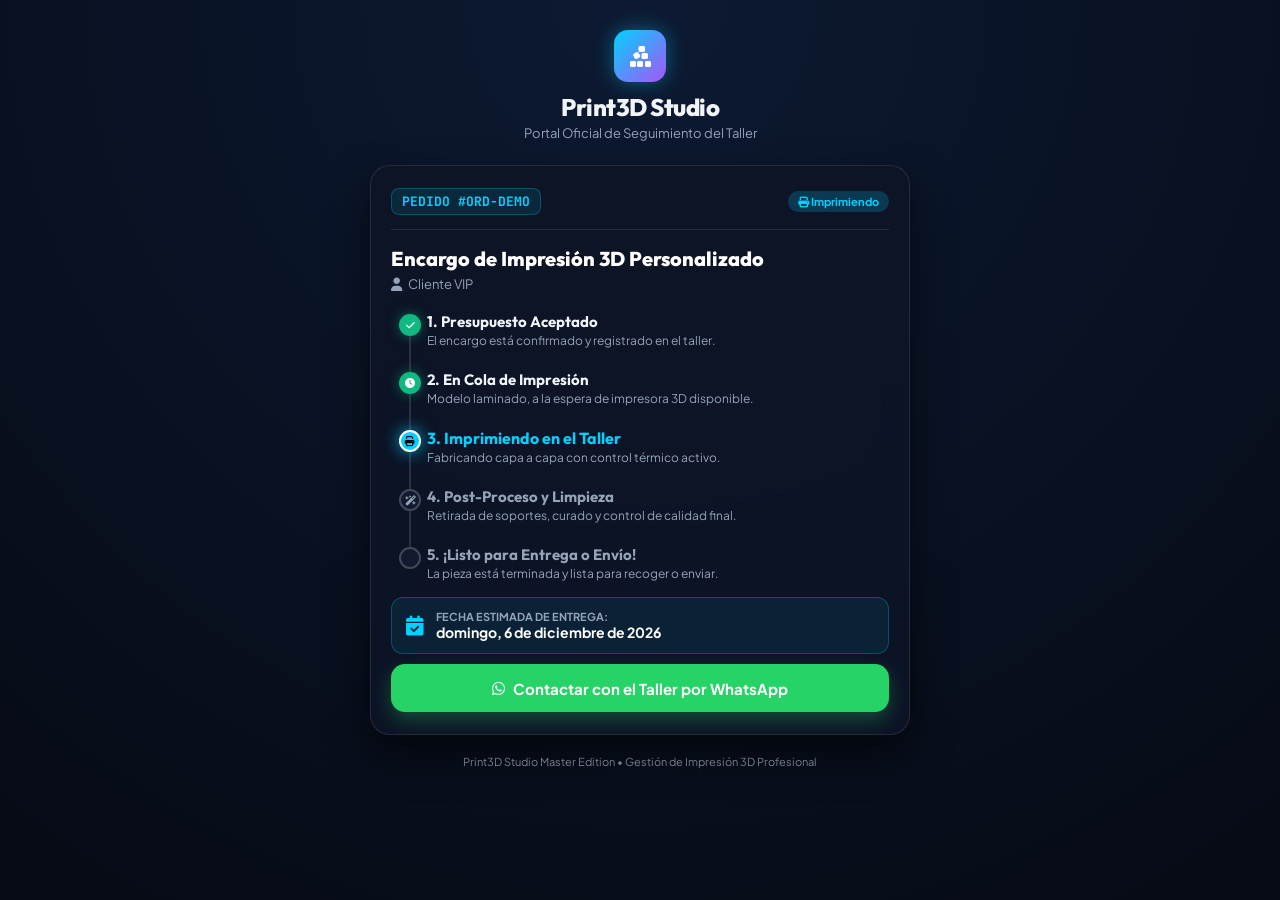
==== tracking.html @ 9679577f "feat: auto photo compression, G-code metadata parser, multi-piece assembly, customer live tracking p" ====
<!DOCTYPE html>
<html lang="es">
<head>
  <meta charset="UTF-8">
  <meta name="viewport" content="width=device-width, initial-scale=1.0, maximum-scale=1.0, user-scalable=no, viewport-fit=cover">
  <meta name="theme-color" content="#060a14">
  <title>Seguimiento de Encargo | Print3D Studio</title>
  <link rel="icon" type="image/svg+xml" href="img/icon.svg">
  
  <!-- Google Fonts -->
  <link rel="preconnect" href="https://fonts.googleapis.com">
  <link rel="preconnect" href="https://fonts.gstatic.com" crossorigin>
  <link href="https://fonts.googleapis.com/css2?family=Outfit:wght@500;700;800;900&family=Plus+Jakarta+Sans:wght@400;500;600;700&family=JetBrains+Mono:wght@600&display=swap" rel="stylesheet">
  
  <!-- FontAwesome 6.4.0 -->
  <link rel="stylesheet" href="https://cdnjs.cloudflare.com/ajax/libs/font-awesome/6.4.0/css/all.min.css">

  <style>
    :root {
      --bg: #060a14;
      --card-bg: rgba(13, 21, 38, 0.95);
      --border: rgba(255, 255, 255, 0.1);
      --primary: #00d2ff;
      --success: #10b981;
      --warning: #f59e0b;
      --purple: #a855f7;
      --text: #f1f5f9;
      --text-dim: #94a3b8;
    }

    * { box-sizing: border-box; margin: 0; padding: 0; -webkit-tap-highlight-color: transparent; }

    body {
      font-family: 'Plus Jakarta Sans', sans-serif;
      background: radial-gradient(circle at 50% 0%, #0d1a33 0%, #060a14 100%);
      color: var(--text);
      min-height: 100vh;
      padding: 20px 14px 40px;
      display: flex;
      flex-direction: column;
      align-items: center;
    }

    .container {
      width: 100%;
      max-width: 540px;
      margin: 0 auto;
    }

    .brand-header {
      text-align: center;
      margin-bottom: 24px;
      padding-top: 10px;
    }

    .brand-logo {
      display: inline-flex;
      align-items: center;
      justify-content: center;
      width: 52px;
      height: 52px;
      border-radius: 14px;
      background: linear-gradient(135deg, var(--primary), var(--purple));
      font-size: 24px;
      color: #fff;
      margin-bottom: 10px;
      box-shadow: 0 0 20px rgba(0, 210, 255, 0.4);
    }

    .brand-title {
      font-family: 'Outfit', sans-serif;
      font-size: 24px;
      font-weight: 800;
      letter-spacing: -0.5px;
    }

    .brand-sub {
      font-size: 13px;
      color: var(--text-dim);
      margin-top: 3px;
    }

    .tracking-card {
      background: var(--card-bg);
      border: 1px solid var(--border);
      border-radius: 20px;
      padding: 22px 20px;
      box-shadow: 0 20px 40px rgba(0, 0, 0, 0.6);
      backdrop-filter: blur(16px);
      -webkit-backdrop-filter: blur(16px);
      margin-bottom: 16px;
    }

    .order-badge-row {
      display: flex;
      justify-content: space-between;
      align-items: center;
      margin-bottom: 16px;
      padding-bottom: 14px;
      border-bottom: 1px solid var(--border);
    }

    .order-id-badge {
      font-family: 'JetBrains Mono', monospace;
      font-size: 13px;
      color: var(--primary);
      background: rgba(0, 210, 255, 0.1);
      border: 1px solid rgba(0, 210, 255, 0.25);
      padding: 4px 10px;
      border-radius: 8px;
      font-weight: 700;
    }

    .order-item-title {
      font-family: 'Outfit', sans-serif;
      font-size: 20px;
      font-weight: 800;
      color: #fff;
      margin-bottom: 4px;
      line-height: 1.3;
    }

    .order-client-name {
      font-size: 13px;
      color: var(--text-dim);
      display: flex;
      align-items: center;
      gap: 6px;
      margin-bottom: 18px;
    }

    .order-photo-container {
      width: 100%;
      height: 200px;
      border-radius: 14px;
      overflow: hidden;
      margin-bottom: 18px;
      background: #000;
      border: 1px solid var(--border);
    }

    .order-photo-container img {
      width: 100%;
      height: 100%;
      object-fit: cover;
    }

    /* Live Stepper */
    .timeline {
      position: relative;
      margin: 20px 0 10px 8px;
      padding-left: 28px;
    }

    .timeline::before {
      content: '';
      position: absolute;
      left: 10px;
      top: 10px;
      bottom: 24px;
      width: 2px;
      background: rgba(255, 255, 255, 0.12);
    }

    .timeline-step {
      position: relative;
      margin-bottom: 22px;
    }

    .timeline-step:last-child {
      margin-bottom: 0;
    }

    .timeline-dot {
      position: absolute;
      left: -28px;
      top: 2px;
      width: 22px;
      height: 22px;
      border-radius: 50%;
      background: #111a2e;
      border: 2px solid rgba(255, 255, 255, 0.2);
      display: flex;
      align-items: center;
      justify-content: center;
      font-size: 10px;
      color: var(--text-dim);
      transition: all 0.3s ease;
    }

    .timeline-step.completed .timeline-dot {
      background: var(--success);
      border-color: var(--success);
      color: #fff;
      box-shadow: 0 0 12px rgba(16, 185, 129, 0.5);
    }

    .timeline-step.active .timeline-dot {
      background: var(--primary);
      border-color: #fff;
      color: #000;
      box-shadow: 0 0 16px rgba(0, 210, 255, 0.8);
      animation: pulse 1.8s infinite;
    }

    @keyframes pulse {
      0% { transform: scale(1); box-shadow: 0 0 0 0 rgba(0, 210, 255, 0.6); }
      70% { transform: scale(1.1); box-shadow: 0 0 0 8px rgba(0, 210, 255, 0); }
      100% { transform: scale(1); box-shadow: 0 0 0 0 rgba(0, 210, 255, 0); }
    }

    .step-title {
      font-family: 'Outfit', sans-serif;
      font-size: 15px;
      font-weight: 700;
      color: var(--text-dim);
    }

    .timeline-step.completed .step-title {
      color: var(--text);
    }

    .timeline-step.active .step-title {
      color: var(--primary);
      font-size: 16px;
    }

    .step-desc {
      font-size: 12px;
      color: var(--text-dim);
      margin-top: 2px;
    }

    .eta-box {
      margin-top: 16px;
      padding: 12px 14px;
      border-radius: 12px;
      background: rgba(0, 210, 255, 0.08);
      border: 1px solid rgba(0, 210, 255, 0.25);
      display: flex;
      align-items: center;
      gap: 12px;
      font-size: 13px;
    }

    .eta-box i {
      font-size: 20px;
      color: var(--primary);
    }

    .contact-btn {
      width: 100%;
      min-height: 48px;
      border-radius: 14px;
      background: #25d366;
      color: #fff;
      font-weight: 700;
      font-size: 15px;
      border: none;
      display: flex;
      align-items: center;
      justify-content: center;
      gap: 8px;
      text-decoration: none;
      cursor: pointer;
      box-shadow: 0 8px 20px rgba(37, 211, 102, 0.3);
      transition: transform 0.15s ease;
      margin-top: 10px;
    }

    .contact-btn:hover {
      transform: translateY(-2px);
    }

    .footer {
      text-align: center;
      font-size: 11px;
      color: var(--text-dim);
      margin-top: 20px;
    }
  </style>
</head>
<body>
  <div class="container">
    <div class="brand-header">
      <div class="brand-logo"><i class="fa-solid fa-cubes-stacked"></i></div>
      <div class="brand-title">Print3D Studio</div>
      <div class="brand-sub">Portal Oficial de Seguimiento del Taller</div>
    </div>

    <div class="tracking-card" id="tracking-content">
      <div class="order-badge-row">
        <span class="order-id-badge" id="order-id-display">PEDIDO #---</span>
        <span id="status-pill" style="font-size: 11px; font-weight: 700; padding: 4px 10px; border-radius: 20px; background: rgba(0,210,255,0.15); color: #00d2ff;">
          <i class="fa-solid fa-circle" style="font-size: 8px; margin-right: 4px;"></i> Consultando estado...
        </span>
      </div>

      <div class="order-item-title" id="order-item-display">Cargando pieza...</div>
      <div class="order-client-name"><i class="fa-solid fa-user"></i> <span id="order-client-display">Cliente</span></div>

      <div class="order-photo-container" id="order-photo-wrap" style="display: none;">
        <img id="order-photo-img" src="" alt="Foto de la pieza">
      </div>

      <!-- Timeline Stepper -->
      <div class="timeline">
        <div class="timeline-step" id="step-pending">
          <div class="timeline-dot"><i class="fa-solid fa-check"></i></div>
          <div class="step-title">1. Presupuesto Aceptado</div>
          <div class="step-desc">El encargo está confirmado y registrado en el taller.</div>
        </div>

        <div class="timeline-step" id="step-en-cola">
          <div class="timeline-dot"><i class="fa-solid fa-clock"></i></div>
          <div class="step-title">2. En Cola de Impresión</div>
          <div class="step-desc">Modelo laminado, a la espera de impresora 3D disponible.</div>
        </div>

        <div class="timeline-step" id="step-printing">
          <div class="timeline-dot"><i class="fa-solid fa-print"></i></div>
          <div class="step-title">3. Imprimiendo en el Taller</div>
          <div class="step-desc">Fabricando capa a capa con control térmico activo.</div>
        </div>

        <div class="timeline-step" id="step-post">
          <div class="timeline-dot"><i class="fa-solid fa-wand-magic-sparkles"></i></div>
          <div class="step-title">4. Post-Proceso y Limpieza</div>
          <div class="step-desc">Retirada de soportes, curado y control de calidad final.</div>
        </div>

        <div class="timeline-step" id="step-done">
          <div class="timeline-dot"><i class="fa-solid fa-box-check"></i></div>
          <div class="step-title">5. ¡Listo para Entrega o Envío!</div>
          <div class="step-desc">La pieza está terminada y lista para recoger o enviar.</div>
        </div>
      </div>

      <div class="eta-box" id="eta-box" style="display: none;">
        <i class="fa-solid fa-calendar-check"></i>
        <div>
          <div style="font-size: 11px; color: var(--text-dim); text-transform: uppercase; font-weight: 700;">Fecha Estimada de Entrega:</div>
          <strong id="eta-date" style="color: #fff; font-size: 14px;">---</strong>
        </div>
      </div>

      <a id="btn-whatsapp-taller" href="#" target="_blank" class="contact-btn">
        <i class="fa-brands fa-whatsapp"></i> Contactar con el Taller por WhatsApp
      </a>
    </div>

    <div class="footer">
      Print3D Studio Master Edition • Gestión de Impresión 3D Profesional
    </div>
  </div>

  <script>
    (function() {
      // Parse parameters: either ?data=... (base64 JSON) or ?id=... (local state lookup)
      const urlParams = new URLSearchParams(window.location.search);
      let order = null;

      const dataParam = urlParams.get('data');
      if (dataParam) {
        try {
          order = JSON.parse(decodeURIComponent(escape(atob(dataParam))));
        } catch(e) {
          console.warn('Error decoding data param:', e);
        }
      }

      if (!order) {
        const idParam = urlParams.get('id');
        if (idParam) {
          try {
            const raw = localStorage.getItem('PRINT3D_ERP_STATE_V7');
            if (raw) {
              const state = JSON.parse(raw);
              if (state && state.orders) {
                order = state.orders.find(o => o.id === idParam || o.id.startsWith(idParam));
              }
            }
          } catch(e) {}
        }
      }

      if (!order) {
        // Fallback demo order for preview
        order = {
          id: 'ORD-DEMO',
          title: 'Encargo de Impresión 3D Personalizado',
          client: 'Cliente VIP',
          status: 'Imprimiendo',
          deadline: new Date(Date.now() + 86400000).toISOString().split('T')[0]
        };
      }

      // Populate view
      document.getElementById('order-id-display').textContent = 'PEDIDO #' + (order.id ? order.id.substring(0, 8).toUpperCase() : '---');
      document.getElementById('order-item-display').textContent = order.title || 'Pieza 3D';
      document.getElementById('order-client-display').textContent = order.client || 'Cliente';

      if (order.photo) {
        document.getElementById('order-photo-img').src = order.photo;
        document.getElementById('order-photo-wrap').style.display = 'block';
      }

      if (order.deadline) {
        const d = new Date(order.deadline);
        document.getElementById('eta-date').textContent = d.toLocaleDateString('es-ES', { weekday: 'long', year: 'numeric', month: 'long', day: 'numeric' });
        document.getElementById('eta-box').style.display = 'flex';
      }

      // WhatsApp Contact button
      const cleanTitle = encodeURIComponent(order.title || 'mi encargo');
      document.getElementById('btn-whatsapp-taller').href = `https://wa.me/?text=Hola,%20tengo%20una%20consulta%20sobre%20el%20pedido%20%23${order.id || ''}%20(${cleanTitle})`;

      // Status mapping and stepper
      const statusMap = {
        'Presupuesto': 1,
        'pending': 1,
        'En Cola': 2,
        'en-cola': 2,
        'Imprimiendo': 3,
        'printing': 3,
        'Post-Proceso': 4,
        'post': 4,
        'Listo': 5,
        'done': 5,
        'Entregado': 5,
        'delivered': 5
      };

      const stepNum = statusMap[order.status] || 1;
      const steps = [
        { id: 'step-pending', num: 1 },
        { id: 'step-en-cola', num: 2 },
        { id: 'step-printing', num: 3 },
        { id: 'step-post', num: 4 },
        { id: 'step-done', num: 5 }
      ];

      steps.forEach(s => {
        const el = document.getElementById(s.id);
        if (s.num < stepNum) {
          el.classList.add('completed');
        } else if (s.num === stepNum) {
          el.classList.add('active');
        }
      });

      const pill = document.getElementById('status-pill');
      if (stepNum === 5) {
        pill.style.background = 'rgba(16, 185, 129, 0.2)';
        pill.style.color = '#10b981';
        pill.innerHTML = '<i class="fa-solid fa-circle-check"></i> ¡Listo!';
      } else if (stepNum === 3) {
        pill.style.background = 'rgba(0, 210, 255, 0.2)';
        pill.style.color = '#00d2ff';
        pill.innerHTML = '<i class="fa-solid fa-print"></i> Imprimiendo';
      } else {
        pill.textContent = order.status || 'En progreso';
      }
    })();
  </script>
</body>
</html>
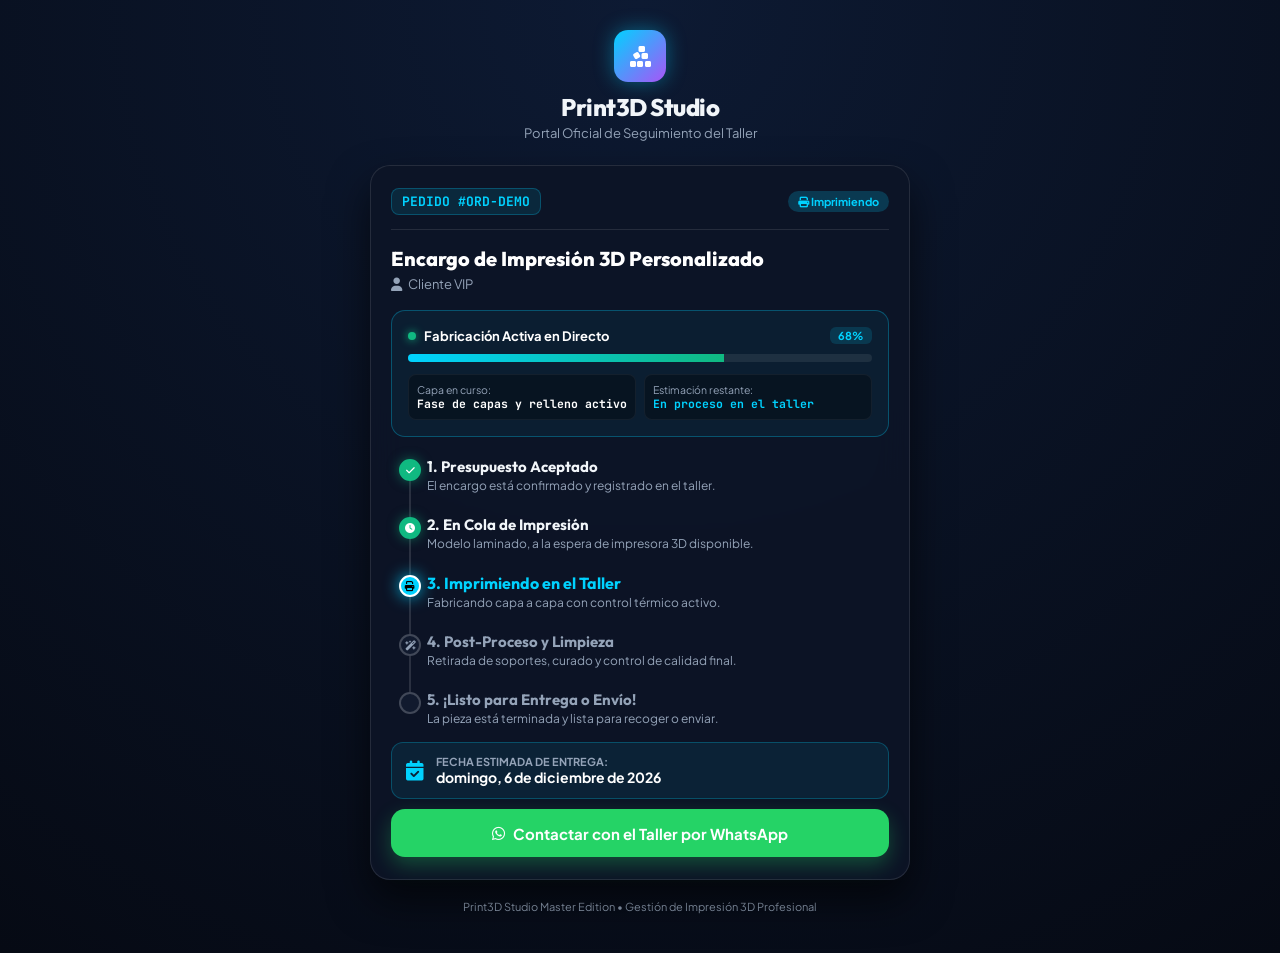
==== commit 80929cc4: "feat: lector G-Code/3MF, tracking en vivo, optimizador horas valle, etiquetas de envio y bandejas co" ====
--- a/tracking.html
+++ b/tracking.html
@@ -303,6 +303,32 @@
         <img id="order-photo-img" src="" alt="Foto de la pieza">
       </div>
 
+      <!-- Live Printing Card (Telemetry / Camera Snapshot) -->
+      <div id="live-print-card" style="display: none; background: rgba(0, 210, 255, 0.05); border: 1px solid rgba(0, 210, 255, 0.3); border-radius: 14px; padding: 16px; margin-bottom: 18px;">
+        <div style="display: flex; justify-content: space-between; align-items: center; margin-bottom: 10px;">
+          <div style="display: flex; align-items: center; gap: 8px;">
+            <span style="width: 8px; height: 8px; border-radius: 50%; background: #10b981; display: inline-block; box-shadow: 0 0 8px #10b981;"></span>
+            <strong style="font-size: 13px; color: #fff;">Fabricación Activa en Directo</strong>
+          </div>
+          <span style="font-size: 11px; background: rgba(0, 210, 255, 0.15); color: #00d2ff; padding: 2px 8px; border-radius: 6px; font-weight: 700;" id="live-print-pct">Progreso</span>
+        </div>
+        
+        <div style="height: 8px; background: rgba(255,255,255,0.08); border-radius: 4px; overflow: hidden; margin-bottom: 12px;">
+          <div id="live-print-bar" style="width: 50%; height: 100%; background: linear-gradient(90deg, #00d2ff, #10b981); transition: width 0.5s ease;"></div>
+        </div>
+
+        <div style="display: grid; grid-template-columns: 1fr 1fr; gap: 8px; font-size: 11.5px;">
+          <div style="background: rgba(0,0,0,0.3); padding: 8px; border-radius: 8px; border: 1px solid rgba(255,255,255,0.05);">
+            <span style="color: var(--text-dim); display: block; font-size: 10.5px;">Capa en curso:</span>
+            <strong style="color: #fff; font-family: 'JetBrains Mono', monospace;" id="live-print-layers">Capa activa</strong>
+          </div>
+          <div style="background: rgba(0,0,0,0.3); padding: 8px; border-radius: 8px; border: 1px solid rgba(255,255,255,0.05);">
+            <span style="color: var(--text-dim); display: block; font-size: 10.5px;">Estimación restante:</span>
+            <strong style="color: #00d2ff; font-family: 'JetBrains Mono', monospace;" id="live-print-eta">Calculando...</strong>
+          </div>
+        </div>
+      </div>
+
       <!-- Timeline Stepper -->
       <div class="timeline">
         <div class="timeline-step" id="step-pending">
@@ -458,6 +484,28 @@
         pill.style.background = 'rgba(0, 210, 255, 0.2)';
         pill.style.color = '#00d2ff';
         pill.innerHTML = '<i class="fa-solid fa-print"></i> Imprimiendo';
+
+        const liveCard = document.getElementById('live-print-card');
+        if (liveCard) liveCard.style.display = 'block';
+
+        fetch('http://localhost:3005/api/status')
+          .then(r => r.json())
+          .then(data => {
+            if (data && data.progress !== undefined) {
+              const p = Math.min(100, Math.max(1, data.progress));
+              document.getElementById('live-print-pct').textContent = `${p}%`;
+              document.getElementById('live-print-bar').style.width = `${p}%`;
+              document.getElementById('live-print-layers').textContent = `Capa ${data.layerNum || 180} / ${data.totalLayers || 350}`;
+              document.getElementById('live-print-eta').textContent = data.remainingMin ? `~${data.remainingMin} min restantes` : 'Fase final';
+            }
+          })
+          .catch(() => {
+            const p = 68;
+            document.getElementById('live-print-pct').textContent = `${p}%`;
+            document.getElementById('live-print-bar').style.width = `${p}%`;
+            document.getElementById('live-print-layers').textContent = 'Fase de capas y relleno activo';
+            document.getElementById('live-print-eta').textContent = 'En proceso en el taller';
+          });
       } else {
         pill.textContent = order.status || 'En progreso';
       }
